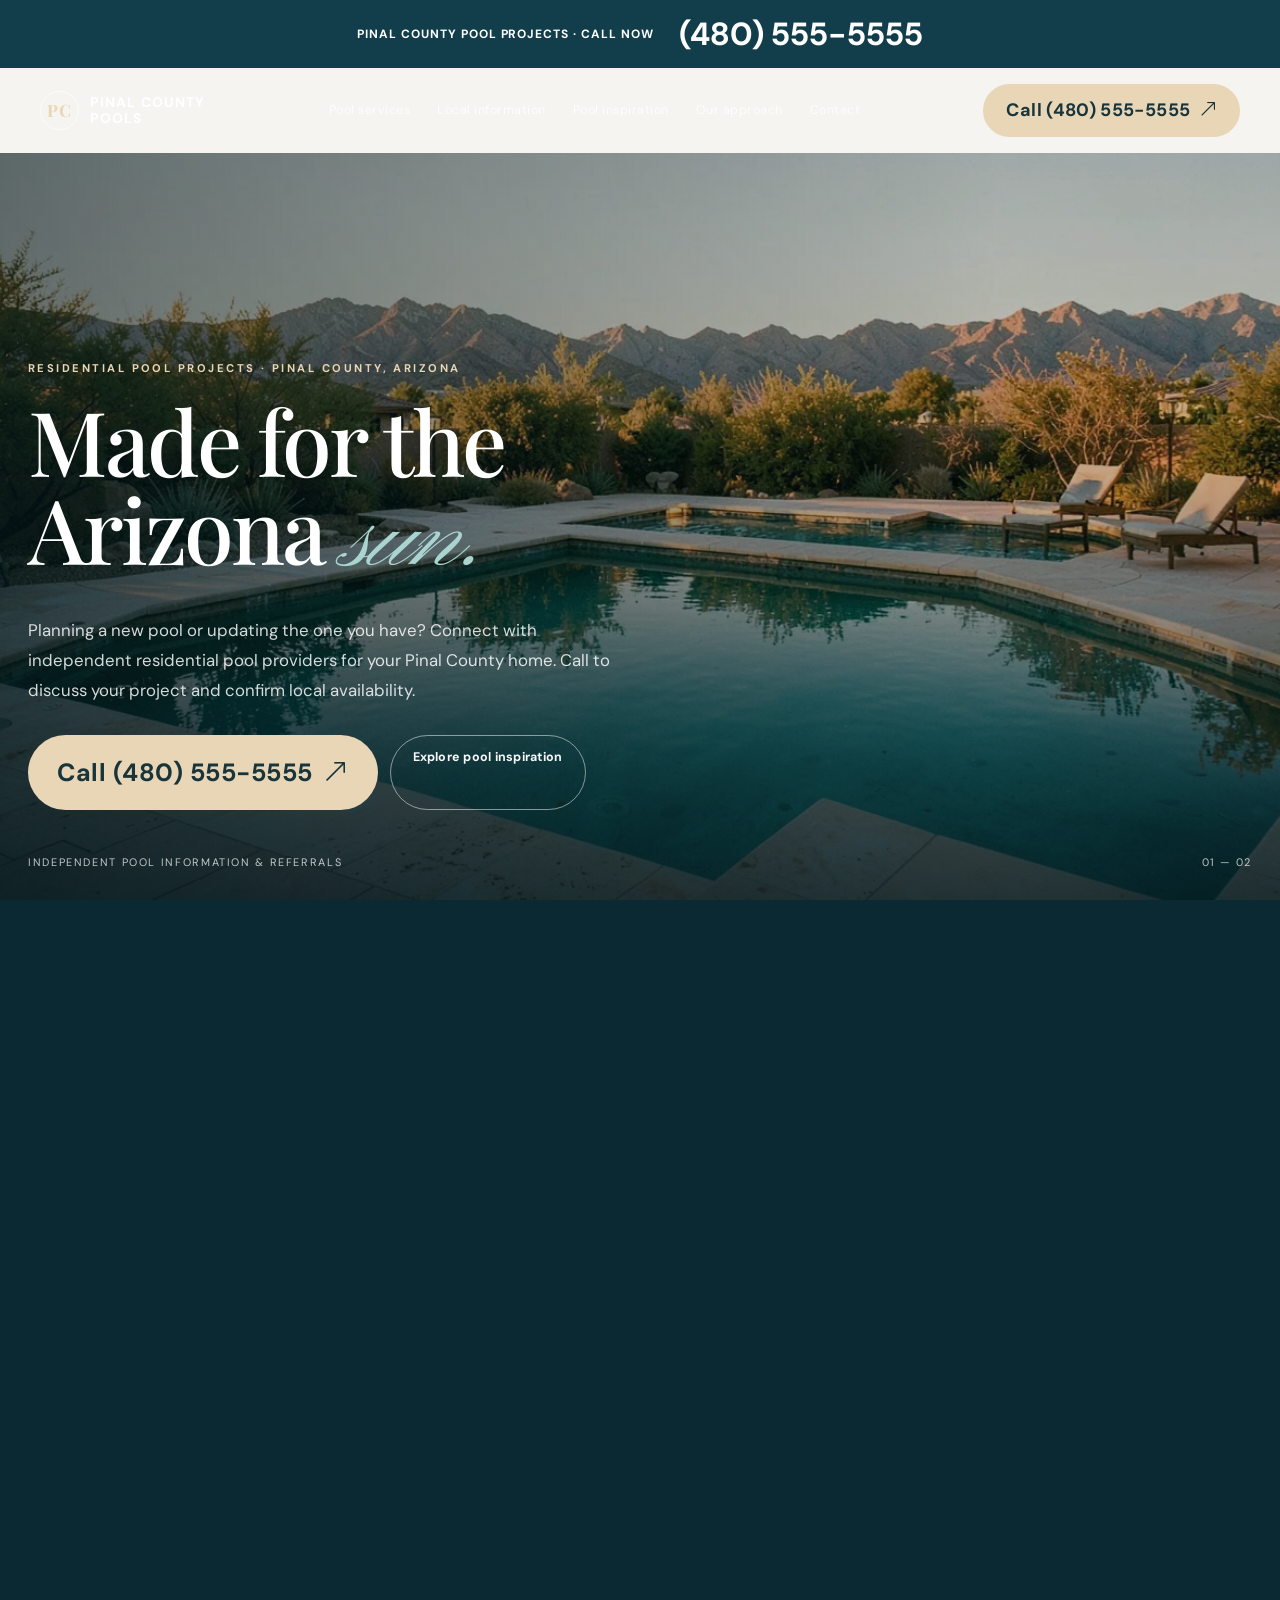
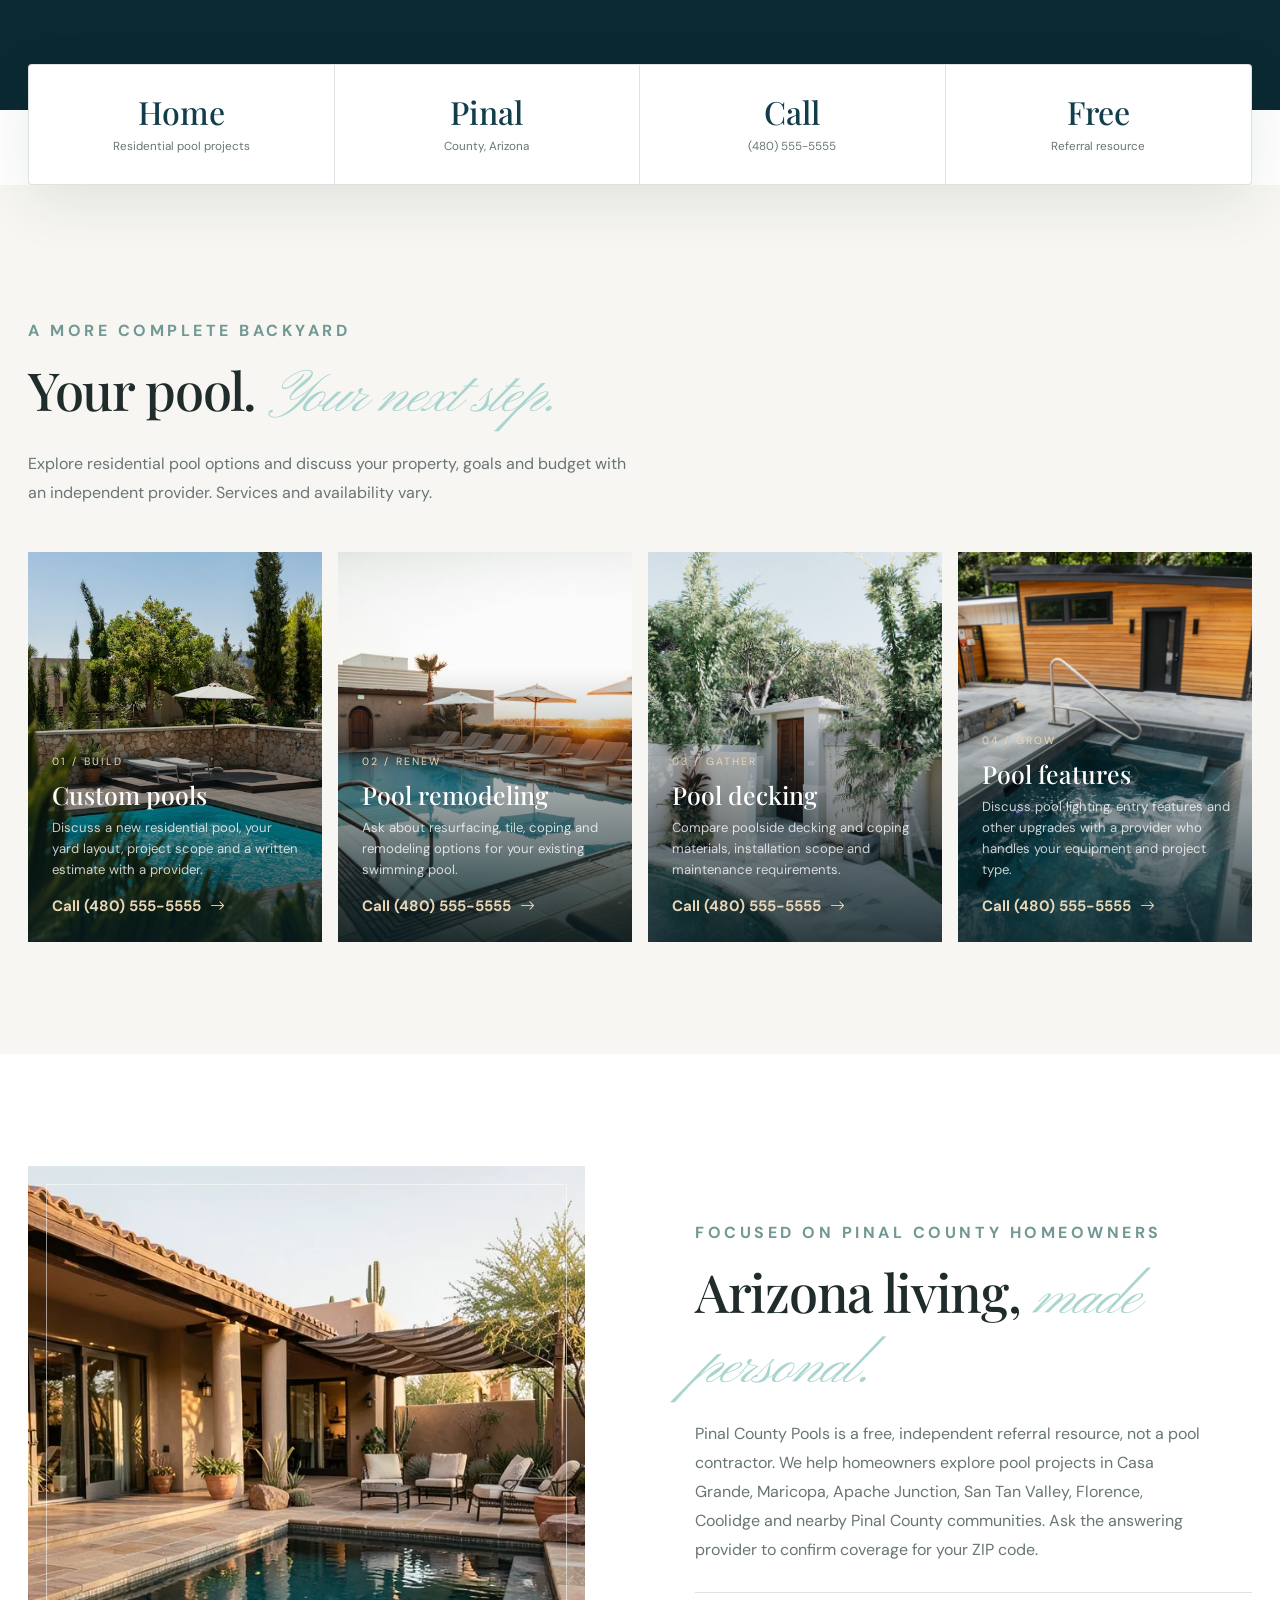
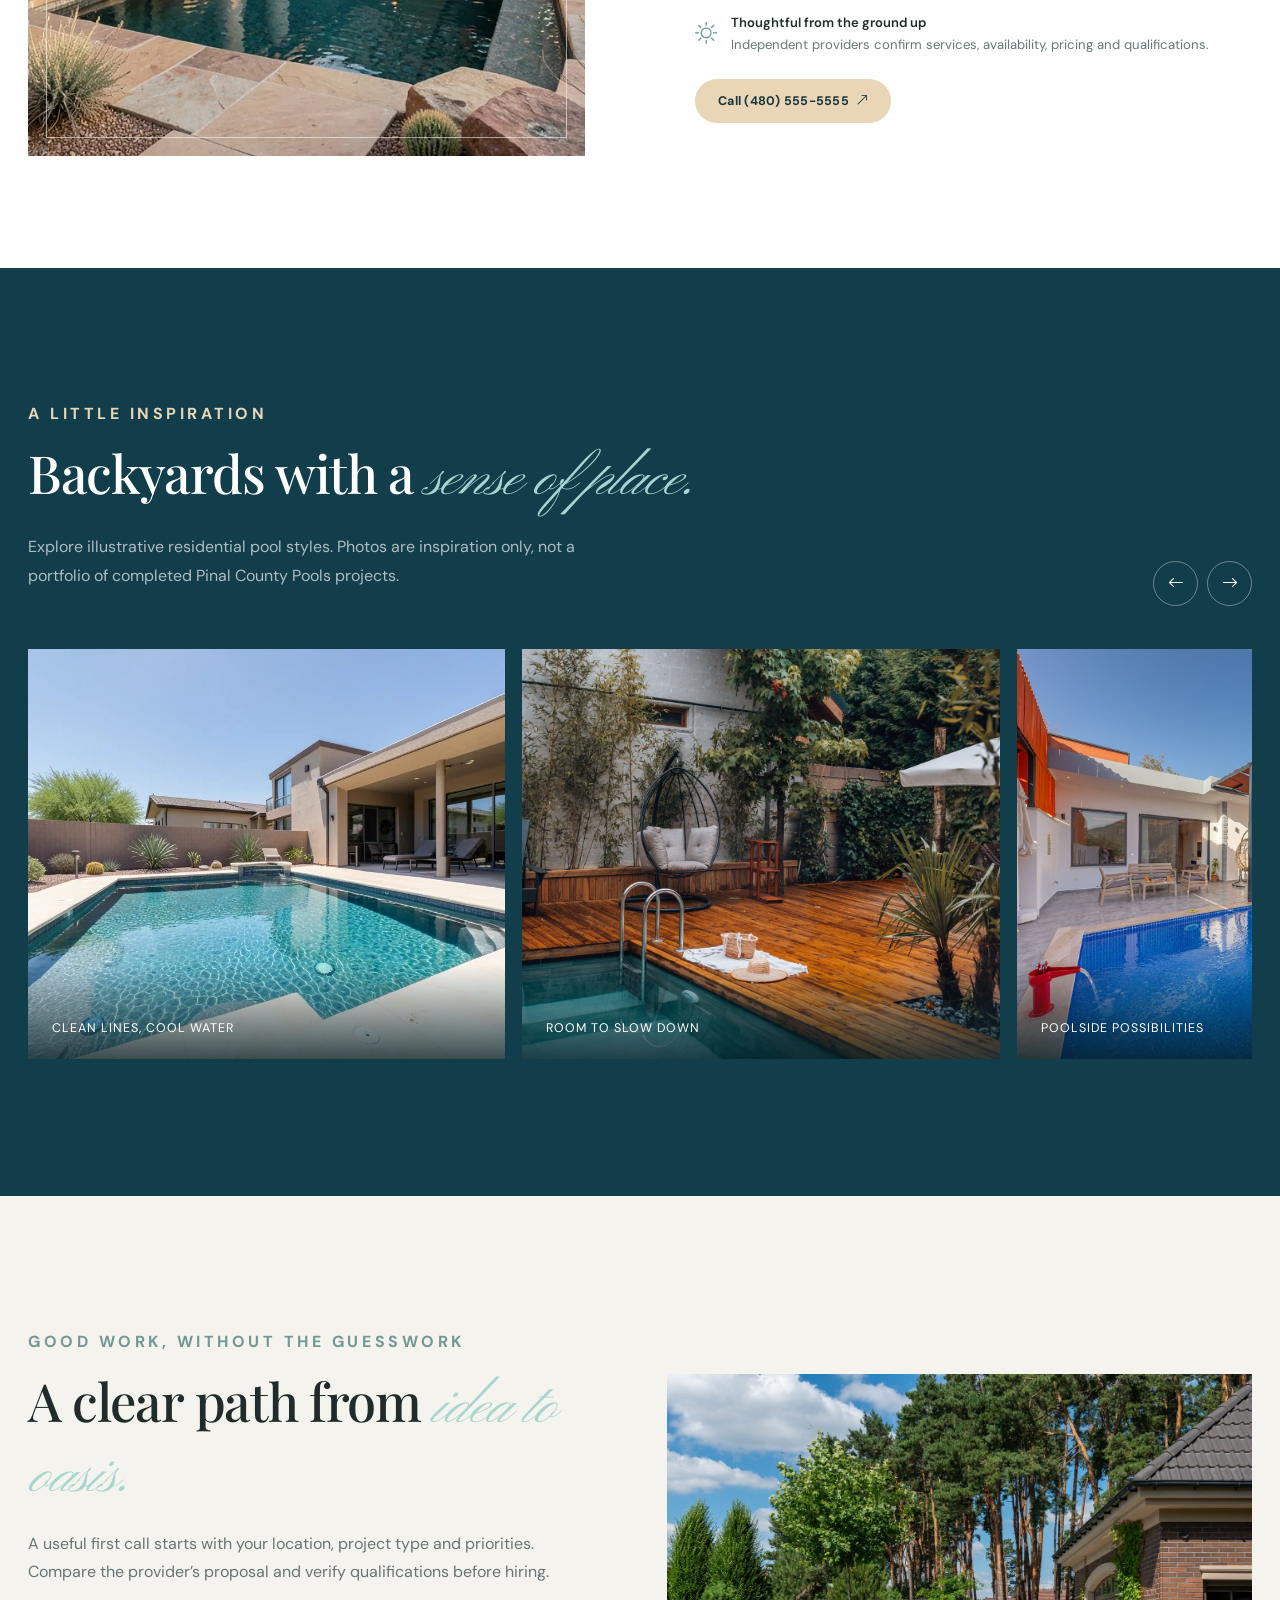
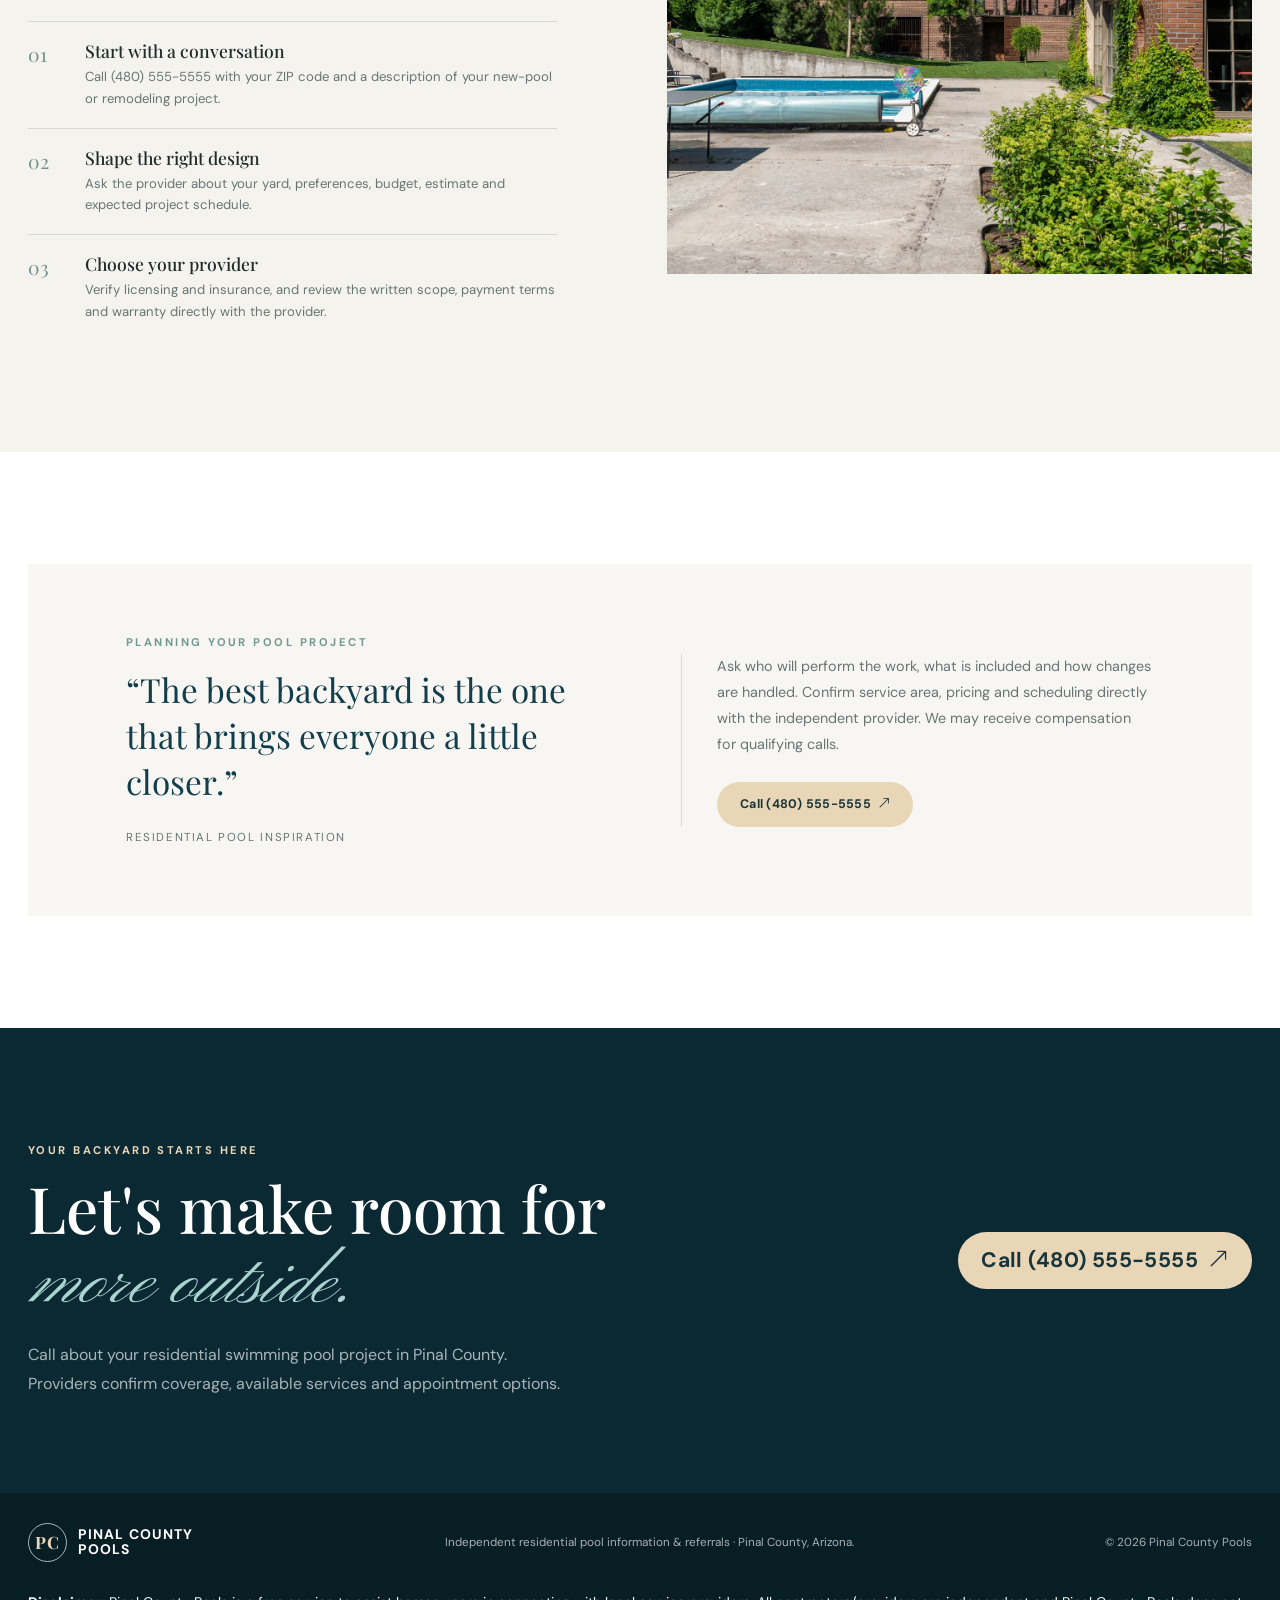
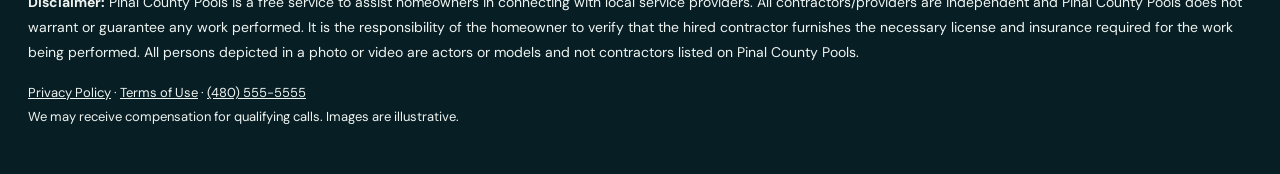
==== index.html @ 81d5931e "Add files via upload" ====
<!doctype html>
<html lang="en">
<head>
  <meta charset="utf-8">
  <meta name="viewport" content="width=device-width, initial-scale=1">
  <meta name="theme-color" content="#123d4b">
  <meta name="description" content="Residential swimming pool information and referrals for Pinal County, Arizona. Call (480) 555-5555 about new pools, remodeling and poolside updates.">
  <title>Pinal County Pools — Made for the Arizona sun</title>
  <link rel="preconnect" href="https://fonts.googleapis.com">
  <link rel="preconnect" href="https://fonts.gstatic.com" crossorigin>
  <link href="https://fonts.googleapis.com/css2?family=DM+Sans:wght@400;500;600;700&family=Playfair+Display:wght@400;500;600;700&family=Pinyon+Script&display=swap" rel="stylesheet">
  <link rel="stylesheet" href="https://cdn.jsdelivr.net/npm/bootstrap@5.3.3/dist/css/bootstrap.min.css">
  <link rel="stylesheet" href="https://cdn.jsdelivr.net/npm/bootstrap-icons@1.11.3/font/bootstrap-icons.min.css">
  
<link rel="stylesheet" href="css/style.css?v=referral-pools1">
</head>
<body>
<a class="top-call-banner" href="tel:+14805555555"><span>PINAL COUNTY POOL PROJECTS · CALL NOW</span><strong>(480) 555-5555</strong></a>
  <header>
    <nav class="navbar navbar-expand-lg fixed-top" aria-label="Main navigation">
      <div class="container-fluid">
        <a class="brand" href="#top" aria-label="Pinal County Pools home">
          <span class="brand-mark" aria-hidden="true">PC</span><span>Pinal County<br>Pools</span>
        </a>
        <button class="navbar-toggler" type="button" data-bs-toggle="collapse" data-bs-target="#siteNav" aria-controls="siteNav" aria-expanded="false" aria-label="Toggle navigation"><i class="bi bi-list"></i></button>
        <div class="collapse navbar-collapse justify-content-center" id="siteNav">
          <ul class="navbar-nav">
            <li class="nav-item"><a class="nav-link" href="#services">Pool services</a></li>
            <li class="nav-item"><a class="nav-link" href="#story">Local information</a></li>
            <li class="nav-item"><a class="nav-link" href="#gallery">Pool inspiration</a></li>
            <li class="nav-item"><a class="nav-link" href="#process">Our approach</a></li>
            <li class="nav-item"><a class="nav-link" href="tel:+14805555555">Contact</a></li>
          </ul>
        </div>
        <a class="btn btn-pill btn-sand nav-cta" href="tel:+14805555555">Call (480) 555-5555 <i class="bi bi-arrow-up-right ms-1"></i></a>
      </div>
    </nav>
  </header>

  <main id="top">
    <section class="hero" aria-label="Pinal County Pools introduction">
      <div class="hero-sticky">
        <img class="hero-image" id="heroImg1" src="assets/img-1.webp" alt="Sunlit swimming pool framed by a modern desert landscape">
        <img class="hero-image second" id="heroImg2" src="assets/img-2.webp" alt="" aria-hidden="true">
        <div class="hero-shade"></div>
        <div class="wrap hero-content">
          <p class="eyebrow">Residential pool projects · Pinal County, Arizona</p>
          <h1>Made for the<br>Arizona <em class="script">sun.</em></h1>
          <p class="hero-copy">Planning a new pool or updating the one you have? Connect with independent residential pool providers for your Pinal County home. Call to discuss your project and confirm local availability.</p>
          <div class="hero-actions">
            <a class="btn btn-pill btn-sand phone-cta" href="tel:+14805555555">Call (480) 555-5555 <i class="bi bi-arrow-up-right ms-1"></i></a>
            <a class="btn btn-pill btn-outline-light" href="#gallery">Explore pool inspiration</a>
          </div>
        </div>
        <div class="wrap hero-bottom">
          <span>Independent pool information &amp; referrals</span>
          
          <span class="hero-index">01 — 02</span>
        </div>
      </div>
    </section>

    <div class="wrap stats-shell"><div class="stats" aria-label="Residential referral information"><div class="stat"><strong>Home</strong><span>Residential pool projects</span></div><div class="stat"><strong>Pinal</strong><span>County, Arizona</span></div><div class="stat"><strong>Call</strong><span>(480) 555-5555</span></div><div class="stat"><strong>Free</strong><span>Referral resource</span></div></div></div>

    <section class="services section-pad" id="services">
      <div class="wrap">
        <div class="section-heading reveal">
          <p class="eyebrow">A more complete backyard</p>
          <h2>Your pool. <em class="script">Your next step.</em></h2>
          <p>Explore residential pool options and discuss your property, goals and budget with an independent provider. Services and availability vary.</p>
        </div>
        <div class="service-grid">
          <a class="service-card reveal" href="tel:+14805555555">
            <img src="assets/img-3.jpg" alt="Clean-lined new swimming pool surrounded by stone paving" loading="lazy">
            <div class="service-info"><span class="number">01 / BUILD</span><h3>Custom pools</h3><p>Discuss a new residential pool, your yard layout, project scope and a written estimate with a provider.</p><span class="service-link">Call (480) 555-5555 <i class="bi bi-arrow-right"></i></span></div>
          </a>
          <a class="service-card reveal" href="tel:+14805555555">
            <img src="assets/img-4.jpg" alt="Inviting backyard pool with refreshed stone decking" loading="lazy">
            <div class="service-info"><span class="number">02 / RENEW</span><h3>Pool remodeling</h3><p>Ask about resurfacing, tile, coping and remodeling options for your existing swimming pool.</p><span class="service-link">Call (480) 555-5555 <i class="bi bi-arrow-right"></i></span></div>
          </a>
          <a class="service-card reveal" href="tel:+14805555555">
            <img src="assets/pool-7565594.jpg" alt="Curved swimming pool with pale paving and planted borders" loading="lazy">
            <div class="service-info"><span class="number">03 / GATHER</span><h3>Pool decking</h3><p>Compare poolside decking and coping materials, installation scope and maintenance requirements.</p><span class="service-link">Call (480) 555-5555 <i class="bi bi-arrow-right"></i></span></div>
          </a>
          <a class="service-card reveal" href="tel:+14805555555">
            <img src="assets/pool-38495442.jpg" alt="Residential pool with timber pool house and stepped entry" loading="lazy">
            <div class="service-info"><span class="number">04 / GROW</span><h3>Pool features</h3><p>Discuss pool lighting, entry features and other upgrades with a provider who handles your equipment and project type.</p><span class="service-link">Call (480) 555-5555 <i class="bi bi-arrow-right"></i></span></div>
          </a>
        </div>
      </div>
    </section>

    <section class="story section-pad" id="story">
      <div class="wrap story-grid">
        <div class="story-photo reveal">
          <img src="assets/img-7.webp" alt="A thoughtfully designed home and outdoor living space" loading="lazy">
        </div>
        <div class="story-copy reveal">
          <div class="section-heading">
            <p class="eyebrow">Focused on Pinal County homeowners</p>
            <h2>Arizona living, <em class="script">made personal.</em></h2>
            <p>Pinal County Pools is a free, independent referral resource, not a pool contractor. We help homeowners explore pool projects in Casa Grande, Maricopa, Apache Junction, San Tan Valley, Florence, Coolidge and nearby Pinal County communities. Ask the answering provider to confirm coverage for your ZIP code.</p>
          </div>
          <div class="story-note"><i class="bi bi-sun"></i><span><strong>Thoughtful from the ground up</strong>Independent providers confirm services, availability, pricing and qualifications.</span></div>
          <a class="btn btn-pill btn-sand mt-4" href="tel:+14805555555">Call (480) 555-5555 <i class="bi bi-arrow-up-right ms-1"></i></a>
        </div>
      </div>
    </section>

    <section class="gallery section-pad" id="gallery">
      <div class="wrap">
        <div class="gallery-head">
          <div class="section-heading reveal">
            <p class="eyebrow">A little inspiration</p>
            <h2>Backyards with a <em class="script">sense of place.</em></h2>
            <p>Explore illustrative residential pool styles. Photos are inspiration only, not a portfolio of completed Pinal County Pools projects.</p>
          </div>
          <div class="slider-controls">
            <button type="button" aria-label="Scroll project gallery left" data-direction="-1"><i class="bi bi-arrow-left"></i></button>
            <button type="button" aria-label="Scroll project gallery right" data-direction="1"><i class="bi bi-arrow-right"></i></button>
          </div>
        </div>
        <div class="gallery-track" id="galleryTrack" aria-label="Project image gallery">
          <figure class="gallery-item reveal"><img src="assets/img-8.webp" alt="Modern swimming pool with pale stone coping" loading="lazy"><figcaption class="gallery-caption">Clean lines, cool water</figcaption></figure>
          <figure class="gallery-item reveal"><img src="assets/pool-17591079.jpg" alt="Backyard swimming pool with a warm wooden deck" loading="lazy"><figcaption class="gallery-caption">Room to slow down</figcaption></figure>
          <figure class="gallery-item reveal"><img src="assets/pool-19084144.jpg" alt="Blue swimming pool beside a contemporary home and terrace" loading="lazy"><figcaption class="gallery-caption">Poolside possibilities</figcaption></figure>
          <figure class="gallery-item reveal"><img src="assets/pool-4493654.jpg" alt="Private swimming pool with contrasting tile and paved surround" loading="lazy"><figcaption class="gallery-caption">Made for gathering</figcaption></figure>
        </div>
      </div>
    </section>

    <section class="approach section-pad" id="process">
      <div class="wrap approach-grid">
        <div class="approach-copy reveal">
          <div class="section-heading">
            <p class="eyebrow">Good work, without the guesswork</p>
            <h2>A clear path from <em class="script">idea to oasis.</em></h2>
            <p>A useful first call starts with your location, project type and priorities. Compare the provider’s proposal and verify qualifications before hiring.</p>
          </div>
          <div class="steps">
            <div class="step"><span class="step-no">01</span><div><h3>Start with a conversation</h3><p>Call (480) 555-5555 with your ZIP code and a description of your new-pool or remodeling project.</p></div></div>
            <div class="step"><span class="step-no">02</span><div><h3>Shape the right design</h3><p>Ask the provider about your yard, preferences, budget, estimate and expected project schedule.</p></div></div>
            <div class="step"><span class="step-no">03</span><div><h3>Choose your provider</h3><p>Verify licensing and insurance, and review the written scope, payment terms and warranty directly with the provider.</p></div></div>
          </div>
        </div>
        <div class="approach-image reveal"><img src="assets/pool-8143669.jpg" alt="Residential swimming pool in a landscaped backyard" loading="lazy"></div>
      </div>
    </section>

    <section class="quote-section section-pad">
      <div class="wrap">
        <div class="quote-panel reveal">
          <div>
            <p class="eyebrow" style="color:#729894">Planning your pool project</p>
            <blockquote>“The best backyard is the one that brings everyone a little closer.”</blockquote>
            <cite>Residential pool inspiration</cite>
          </div>
          <div class="quote-aside">
            
            <p>Ask who will perform the work, what is included and how changes are handled. Confirm service area, pricing and scheduling directly with the independent provider. We may receive compensation for qualifying calls.</p>
            <a class="btn btn-pill btn-sand mt-2" href="tel:+14805555555">Call (480) 555-5555 <i class="bi bi-arrow-up-right ms-1"></i></a>
          </div>
        </div>
      </div>
    </section>

    <section class="contact" id="contact">
      <div class="wrap contact-grid">
        <div class="reveal">
          <p class="eyebrow">Your backyard starts here</p>
          <h2>Let's make room for <em class="script">more outside.</em></h2>
          <p>Call about your residential swimming pool project in Pinal County. Providers confirm coverage, available services and appointment options.</p>
        </div>
        <div class="reveal"><a class="btn btn-pill btn-sand phone-cta" href="tel:+14805555555">Call (480) 555-5555 <i class="bi bi-arrow-up-right ms-1"></i></a></div>
      </div>
    </section>
  </main>
<a class="mobile-call-banner" href="tel:+14805555555">Call now · (480) 555-5555</a>

  <footer>
    <div class="wrap footer-inner">
      <a class="brand" href="#top"><span class="brand-mark">PC</span><span>Pinal County<br>Pools</span></a>
      <span>Independent residential pool information &amp; referrals · Pinal County, Arizona.</span>
      <span>© <span id="year"></span> Pinal County Pools</span>
    </div>
    <div class="wrap"><p class="provider-disclaimer"><strong>Disclaimer:</strong> Pinal County Pools is a free service to assist homeowners in connecting with local service providers. All contractors/providers are independent and Pinal County Pools does not warrant or guarantee any work performed. It is the responsibility of the homeowner to verify that the hired contractor furnishes the necessary license and insurance required for the work being performed. All persons depicted in a photo or video are actors or models and not contractors listed on Pinal County Pools.</p><p class="footer-legal"><a href="privacy.html">Privacy Policy</a> · <a href="terms.html">Terms of Use</a> · <a href="tel:+14805555555">(480) 555-5555</a><br>We may receive compensation for qualifying calls. Images are illustrative.</p></div>
  </footer>

  <script src="https://cdn.jsdelivr.net/npm/bootstrap@5.3.3/dist/js/bootstrap.bundle.min.js"></script>
  <script>
    (() => {
      const reduced = window.matchMedia('(prefers-reduced-motion: reduce)').matches;
      const nav = document.querySelector('.navbar');
      const hero = document.querySelector('.hero');
      const first = document.getElementById('heroImg1');
      const second = document.getElementById('heroImg2');
      let ticking = false;
      function updateScroll(){
        const y = window.scrollY;
        nav.classList.toggle('scrolled', y > 30);
        if(hero && !reduced){
          const rect = hero.getBoundingClientRect();
          const progress = Math.min(1,Math.max(0,-rect.top/(hero.offsetHeight-window.innerHeight)));
          first.style.transform = `scale(${1.04 + progress*.11})`;
          second.style.opacity = Math.max(0,Math.min(1,(progress-.27)*2.2));
          second.style.transform = `scale(${1.09 + progress*.05})`;
        }
        ticking = false;
      }
      window.addEventListener('scroll', () => {
        if(!ticking){requestAnimationFrame(updateScroll);ticking=true;}
      }, {passive:true});
      updateScroll();

      document.documentElement.classList.add('reveal-ready');
      const revealObserver = new IntersectionObserver(entries => {
        entries.forEach(entry => {
          if(entry.isIntersecting){
            entry.target.classList.add('visible');
            revealObserver.unobserve(entry.target);
          }
        });
      }, {threshold:.12});
      document.querySelectorAll('.reveal').forEach(el => revealObserver.observe(el));

      const countObserver = new IntersectionObserver(entries => {
        entries.forEach(entry => {
          if(entry.isIntersecting){
            const el = entry.target, target = Number(el.dataset.target);
            if(reduced){el.textContent = target;return;}
            const start = performance.now(), duration = 1400;
            function count(now){
              const p = Math.min(1,(now-start)/duration);
              el.textContent = Math.floor(target*(1-Math.pow(1-p,3)));
              if(p<1) requestAnimationFrame(count);
            }
            requestAnimationFrame(count);
            countObserver.unobserve(el);
          }
        });
      }, {threshold:.6});
      document.querySelectorAll('.count').forEach(el => countObserver.observe(el));

      const track = document.getElementById('galleryTrack');
      document.querySelectorAll('.slider-controls button').forEach(btn => {
        btn.addEventListener('click', () => track.scrollBy({left: Number(btn.dataset.direction)*track.clientWidth*.72,behavior:reduced?'auto':'smooth'}));
      });
      document.getElementById('year').textContent = new Date().getFullYear();
    })();
  </script>
</body>
</html>
---- css/style.css ----
:root{--deep:#123d4b;--deep2:#0b2933;--aqua:#a9d4cf;--sand:#e9d6b7;--ink:#202b2b;--muted:#687574;--paper:#f7f6f2;--line:rgba(22,53,57,.14)}
    *{box-sizing:border-box}
    html{scroll-behavior:smooth}
    body{margin:0;color:var(--ink);font-family:"DM Sans",sans-serif;background:#fff;-webkit-font-smoothing:antialiased}
    h1,h2,h3,.display{font-family:"Playfair Display",serif}
    .script{font-family:"Pinyon Script",cursive;font-weight:400;text-transform:none;color:var(--aqua);font-size:1.12em}
    .wrap{width:min(1320px,calc(100% - 56px));margin-inline:auto}
    .eyebrow{font-size:.7rem;letter-spacing:.22em;text-transform:uppercase;font-weight:700}
    .section-pad{padding:112px 0}
    .navbar{padding:16px 0;transition:background .35s,padding .35s,box-shadow .35s}
    .navbar.scrolled{background:rgba(13,42,51,.88);backdrop-filter:blur(16px);padding:10px 0;box-shadow:0 8px 30px #071a2030}
    .navbar .container-fluid{width:min(1440px,calc(100% - 56px))}
    .brand{display:flex;align-items:center;gap:11px;color:#fff;text-decoration:none;font-size:.87rem;line-height:1.1;font-weight:700;letter-spacing:.08em;text-transform:uppercase}
    .brand-mark{width:39px;height:39px;border:1px solid #ffffffa6;border-radius:50%;display:grid;place-items:center;font-family:"Playfair Display",serif;font-size:17px;color:var(--sand)}
    .navbar-nav{gap:27px}
    .navbar-nav .nav-link{color:#ffffffd9;font-size:.78rem;letter-spacing:.04em;padding:8px 0!important;position:relative}
    .navbar-nav .nav-link:after{content:"";position:absolute;bottom:2px;left:0;width:100%;height:1px;background:var(--sand);transform:scaleX(0);transform-origin:right;transition:transform .3s}
    .navbar-nav .nav-link:hover:after{transform:scaleX(1);transform-origin:left}
    .btn-pill{border-radius:99px;padding:12px 22px;font-size:.78rem;font-weight:700;letter-spacing:.02em;border:1px solid transparent;transition:.25s}
    .btn-sand{background:var(--sand);color:#18353b}
    .btn-sand:hover{background:#f2e5d1;color:#18353b;transform:translateY(-2px)}
    .btn-outline-light{border-color:#ffffff80}
    .btn-outline-light:hover{background:#ffffff24;border-color:#fff}
    .navbar-toggler{border:1px solid #ffffff70;color:white;padding:7px 10px}
    .navbar-toggler:focus{box-shadow:0 0 0 3px #ffffff35}
    .hero{height:190vh;position:relative;background:var(--deep2)}
    .hero-sticky{height:100vh;min-height:650px;position:sticky;top:0;overflow:hidden}
    .hero-image{position:absolute;inset:-2%;width:104%;height:104%;object-fit:cover;transform:scale(1.04);will-change:transform}
    .hero-image.second{opacity:0;transition:opacity 1.3s}
    .hero-shade{position:absolute;inset:0;background:linear-gradient(0deg,rgba(5,24,29,.8) 0%,rgba(5,24,29,.23) 47%,rgba(5,24,29,.28) 100%),linear-gradient(90deg,rgba(4,25,31,.48),transparent 78%)}
    .hero-content{position:absolute;z-index:2;left:0;right:0;bottom:10%;color:white}
    .hero-content .eyebrow{color:var(--sand);margin-bottom:19px}
    .hero h1{font-size:clamp(3rem,7vw,6.8rem);line-height:.99;letter-spacing:-.035em;max-width:850px;margin:0}
    .hero-copy{max-width:590px;color:#ffffffd4;font-size:1.05rem;line-height:1.8;margin:23px 0 29px}
    .hero-actions{display:flex;gap:12px;flex-wrap:wrap}
    .hero-bottom{position:absolute;bottom:30px;left:0;right:0;display:flex;justify-content:space-between;align-items:center;color:#ffffffbd;font-size:.68rem;letter-spacing:.15em;text-transform:uppercase}
    .scroll-note{display:flex;align-items:center;gap:10px}
    .scroll-note i{font-size:1rem}
    .hero-index{font-variant-numeric:tabular-nums}
    .stats-shell{position:relative;z-index:3;margin-top:-46px}
    .stats{display:grid;grid-template-columns:repeat(4,1fr);background:white;border-radius:4px;box-shadow:0 18px 55px #102d3518;border:1px solid var(--line)}
    .stat{padding:29px 20px;text-align:center;border-right:1px solid var(--line)}
    .stat:last-child{border:0}
    .stat strong{display:block;color:var(--deep);font-family:"Playfair Display",serif;font-size:2rem;font-weight:500;line-height:1.15}
    .stat span{display:block;font-size:.73rem;color:var(--muted);margin-top:7px}
    .section-heading{max-width:720px}
    .section-heading .eyebrow{color:#729894;margin-bottom:15px}
    .section-heading h2{font-size:clamp(2.35rem,4.1vw,4rem);line-height:1.1;letter-spacing:-.025em;margin:0}
    .section-heading p{color:var(--muted);line-height:1.8;font-size:1rem;margin-top:20px;max-width:600px}
    .services{background:var(--paper)}
    .service-grid{display:grid;grid-template-columns:repeat(4,1fr);gap:16px;margin-top:45px}
    .service-card{height:390px;min-width:0;position:relative;overflow:hidden;color:#fff;text-decoration:none;background:#264c53}
    .service-card img{width:100%;height:100%;object-fit:cover;transition:transform .8s cubic-bezier(.2,.65,.3,1)}
    .service-card:hover img{transform:scale(1.07)}
    .service-card:after{content:"";position:absolute;inset:0;background:linear-gradient(0deg,rgba(5,26,31,.84),transparent 70%);transition:background .3s}
    .service-card:hover:after{background:linear-gradient(0deg,rgba(5,35,42,.9),rgba(5,26,31,.04) 85%)}
    .service-info{position:absolute;z-index:1;left:24px;right:22px;bottom:24px}
    .service-info .number{font-size:.66rem;letter-spacing:.2em;color:var(--sand)}
    .service-info h3{font-size:1.55rem;margin:8px 0}
    .service-info p{font-size:.82rem;line-height:1.6;color:#ffffffc7;margin:0;max-width:260px}
    .service-link{display:inline-flex;align-items:center;gap:9px;color:var(--sand);font-size:.75rem;font-weight:700;margin-top:15px}
    .service-card:hover .service-link i{transform:translateX(5px)}
    .service-link i{transition:transform .25s}
    .story{overflow:hidden}
    .story-grid{display:grid;grid-template-columns:1fr 1fr;align-items:center;gap:9%}
    .story-photo{height:590px;position:relative;overflow:hidden}
    .story-photo img{width:100%;height:100%;object-fit:cover}
    .story-photo:after{content:"";position:absolute;inset:18px;border:1px solid #ffffff8a;pointer-events:none}
    .story-copy .section-heading p{max-width:510px}
    .story-note{border-top:1px solid var(--line);margin-top:28px;padding-top:20px;display:flex;gap:14px;align-items:center;font-size:.82rem;color:var(--muted)}
    .story-note i{font-size:1.4rem;color:#6c9994}
    .story-note strong{display:block;color:var(--ink);font-weight:600;margin-bottom:2px}
    .gallery{background:var(--deep);color:white}
    .gallery .section-heading{max-width:680px}
    .gallery .section-heading .eyebrow{color:var(--sand)}
    .gallery .section-heading p{color:#ffffffa8}
    .gallery-head{display:flex;align-items:end;justify-content:space-between;gap:20px}
    .slider-controls{display:flex;gap:9px}
    .slider-controls button{width:45px;height:45px;border:1px solid #ffffff60;border-radius:50%;color:white;background:transparent;transition:.2s}
    .slider-controls button:hover{background:#ffffff20;border-color:white}
    .gallery-track{display:flex;gap:17px;overflow-x:auto;scroll-snap-type:x mandatory;scrollbar-width:none;margin-top:43px;padding-bottom:9px}
    .gallery-track::-webkit-scrollbar{display:none}
    .gallery-item{position:relative;flex:0 0 39%;height:410px;overflow:hidden;scroll-snap-align:start;background:#20454d}
    .gallery-item img{height:100%;width:100%;object-fit:cover;transition:transform .7s}
    .gallery-item:hover img{transform:scale(1.05)}
    .gallery-caption{position:absolute;bottom:0;left:0;right:0;padding:55px 24px 22px;background:linear-gradient(transparent,#071e25c9);font-size:.78rem;letter-spacing:.08em;text-transform:uppercase}
    .approach{background:#f4f3ee}
    .approach-grid{display:grid;grid-template-columns:.95fr 1.05fr;gap:9%;align-items:center}
    .approach-image{height:500px;overflow:hidden}
    .approach-image img{height:100%;width:100%;object-fit:cover}
    .steps{margin-top:34px}
    .step{display:grid;grid-template-columns:42px 1fr;gap:15px;padding:18px 0;border-top:1px solid var(--line)}
    .step-no{font-family:"Playfair Display",serif;color:#71928f;font-size:1.2rem}
    .step h3{font-size:1.1rem;margin:0 0 5px}
    .step p{font-size:.82rem;color:var(--muted);margin:0;line-height:1.65}
    .quote-section{background:#fff}
    .quote-panel{background:#f7f6f2;padding:70px 8%;display:grid;grid-template-columns:1fr 1fr;gap:8%;align-items:center}
    .quote-panel blockquote{font-family:"Playfair Display",serif;font-size:clamp(1.55rem,2.6vw,2.35rem);line-height:1.38;margin:0;color:var(--deep)}
    .quote-panel cite{display:block;font-family:"DM Sans",sans-serif;font-size:.72rem;font-style:normal;text-transform:uppercase;letter-spacing:.14em;color:var(--muted);margin-top:24px}
    .quote-aside{border-left:1px solid var(--line);padding-left:35px}
    .quote-aside p{font-size:.9rem;line-height:1.8;color:var(--muted)}
    .quote-aside .stars{color:#bb9764;letter-spacing:.1em;margin-bottom:12px}
    .contact{background:var(--deep2);color:#fff;padding:94px 0}
    .contact-grid{display:flex;align-items:center;justify-content:space-between;gap:40px}
    .contact .eyebrow{color:var(--sand);margin-bottom:14px}
    .contact h2{font-size:clamp(2.5rem,5vw,4.6rem);line-height:1.06;margin:0;max-width:680px}
    .contact p{color:#ffffffa6;max-width:540px;line-height:1.8;margin:18px 0 0}
    footer{background:#081e25;color:#ffffffa6;padding:30px 0;font-size:.73rem}
    .footer-inner{display:flex;justify-content:space-between;align-items:center;gap:20px}
    footer a{color:#fff;text-decoration:none}
    .reveal-ready .reveal{opacity:0;transform:translateY(24px);transition:opacity .8s,transform .8s}
    .reveal-ready .reveal.visible{opacity:1;transform:none}
    @media(max-width:991px){
      .navbar-nav{gap:12px}.navbar-nav .nav-link{font-size:.72rem}
      .service-grid{grid-template-columns:repeat(2,1fr)}
      .story-grid,.approach-grid{gap:6%}
      .gallery-item{flex-basis:57%}
    }
    @media(max-width:767px){
      .wrap{width:calc(100% - 40px)}
      .section-pad{padding:78px 0}
      .navbar .container-fluid{width:calc(100% - 36px)}
      .navbar-collapse{background:rgba(13,42,51,.97);padding:12px 18px 19px;margin-top:12px;border-radius:6px}
      .navbar-nav{gap:0}
      .navbar-nav .nav-link{padding:10px 0!important}
      .navbar .nav-cta{display:none}
      .hero{height:160vh}
      .hero-sticky{min-height:600px}
      .hero-content{bottom:13%}
      .hero h1{font-size:clamp(3.1rem,13vw,5.2rem)}
      .hero-copy{font-size:.93rem;line-height:1.7}
      .hero-bottom{bottom:20px}
      .stats-shell{margin-top:-20px}
      .stats{grid-template-columns:repeat(2,1fr)}
      .stat{padding:22px 10px;border-bottom:1px solid var(--line)}
      .stat:nth-child(2){border-right:0}
      .stat:nth-child(n+3){border-bottom:0}
      .stat strong{font-size:1.65rem}
      .service-grid{gap:10px}
      .service-card{height:310px}
      .service-info{left:16px;right:14px;bottom:16px}
      .service-info h3{font-size:1.25rem}
      .service-info p{font-size:.74rem}
      .story-grid,.approach-grid{grid-template-columns:1fr;gap:35px}
      .story-photo{height:390px}
      .story-copy{order:-1}
      .approach-image{height:360px}
      .gallery-head{align-items:start}
      .gallery-item{flex-basis:84%;height:340px}
      .quote-panel{grid-template-columns:1fr;padding:42px 25px;gap:28px}
      .quote-aside{border-left:0;border-top:1px solid var(--line);padding:22px 0 0}
      .contact-grid{display:block}
      .contact-grid .btn{margin-top:26px}
      .footer-inner{flex-direction:column;text-align:center}
    }
    @media(max-width:420px){.service-card{height:280px}.service-info p{display:none}.hero-actions .btn{width:100%}}
    @media(prefers-reduced-motion:reduce){*,*::before,*::after{scroll-behavior:auto!important;transition-duration:.01ms!important;animation-duration:.01ms!important}.hero-image{transform:none!important}}
html{scroll-padding-top:175px}.top-call-banner{position:fixed;inset:0 0 auto;z-index:1050;background:#123d4b;color:#fff;display:flex;align-items:center;justify-content:center;gap:25px;height:68px;padding:8px 14px;text-decoration:none}.top-call-banner span{font-size:12px;font-weight:700;letter-spacing:.08em}.top-call-banner strong{font-size:32px;white-space:nowrap}.navbar,.navbar.scrolled{top:68px;background:#f5f4f0;color:#123d4b}.nav-cta{font-size:18px;white-space:nowrap}.hero-content{padding-top:180px}.hero-actions .phone-cta{font-size:25px;padding:18px 28px;font-weight:700}.phone-cta{font-size:21px;font-weight:700}.provider-disclaimer{color:#eef4f0;font-size:14px;line-height:1.8;margin-top:28px}.footer-legal{color:#eef4f0;font-size:13px;line-height:1.8}.footer-legal a{color:inherit;text-decoration:underline}.mobile-call-banner{display:none}.service-link{font-size:15px;font-weight:700}
@media(max-width:991.98px){body{padding-bottom:65px}.mobile-call-banner{position:fixed;inset:auto 0 0;z-index:1050;display:block;background:#123d4b;color:white;text-align:center;padding:18px 12px;font-size:21px;font-weight:700;text-decoration:none}.navbar-collapse{background:#f5f4f0}.nav-cta{font-size:16px}}
@media(max-width:575.98px){.top-call-banner{height:76px;flex-direction:column;gap:2px}.top-call-banner span{font-size:10px}.top-call-banner strong{font-size:29px}.navbar,.navbar.scrolled{top:76px}.nav-cta{display:none}.hero-actions .phone-cta{font-size:23px;padding:16px 22px}.hero-content{padding-top:180px}}
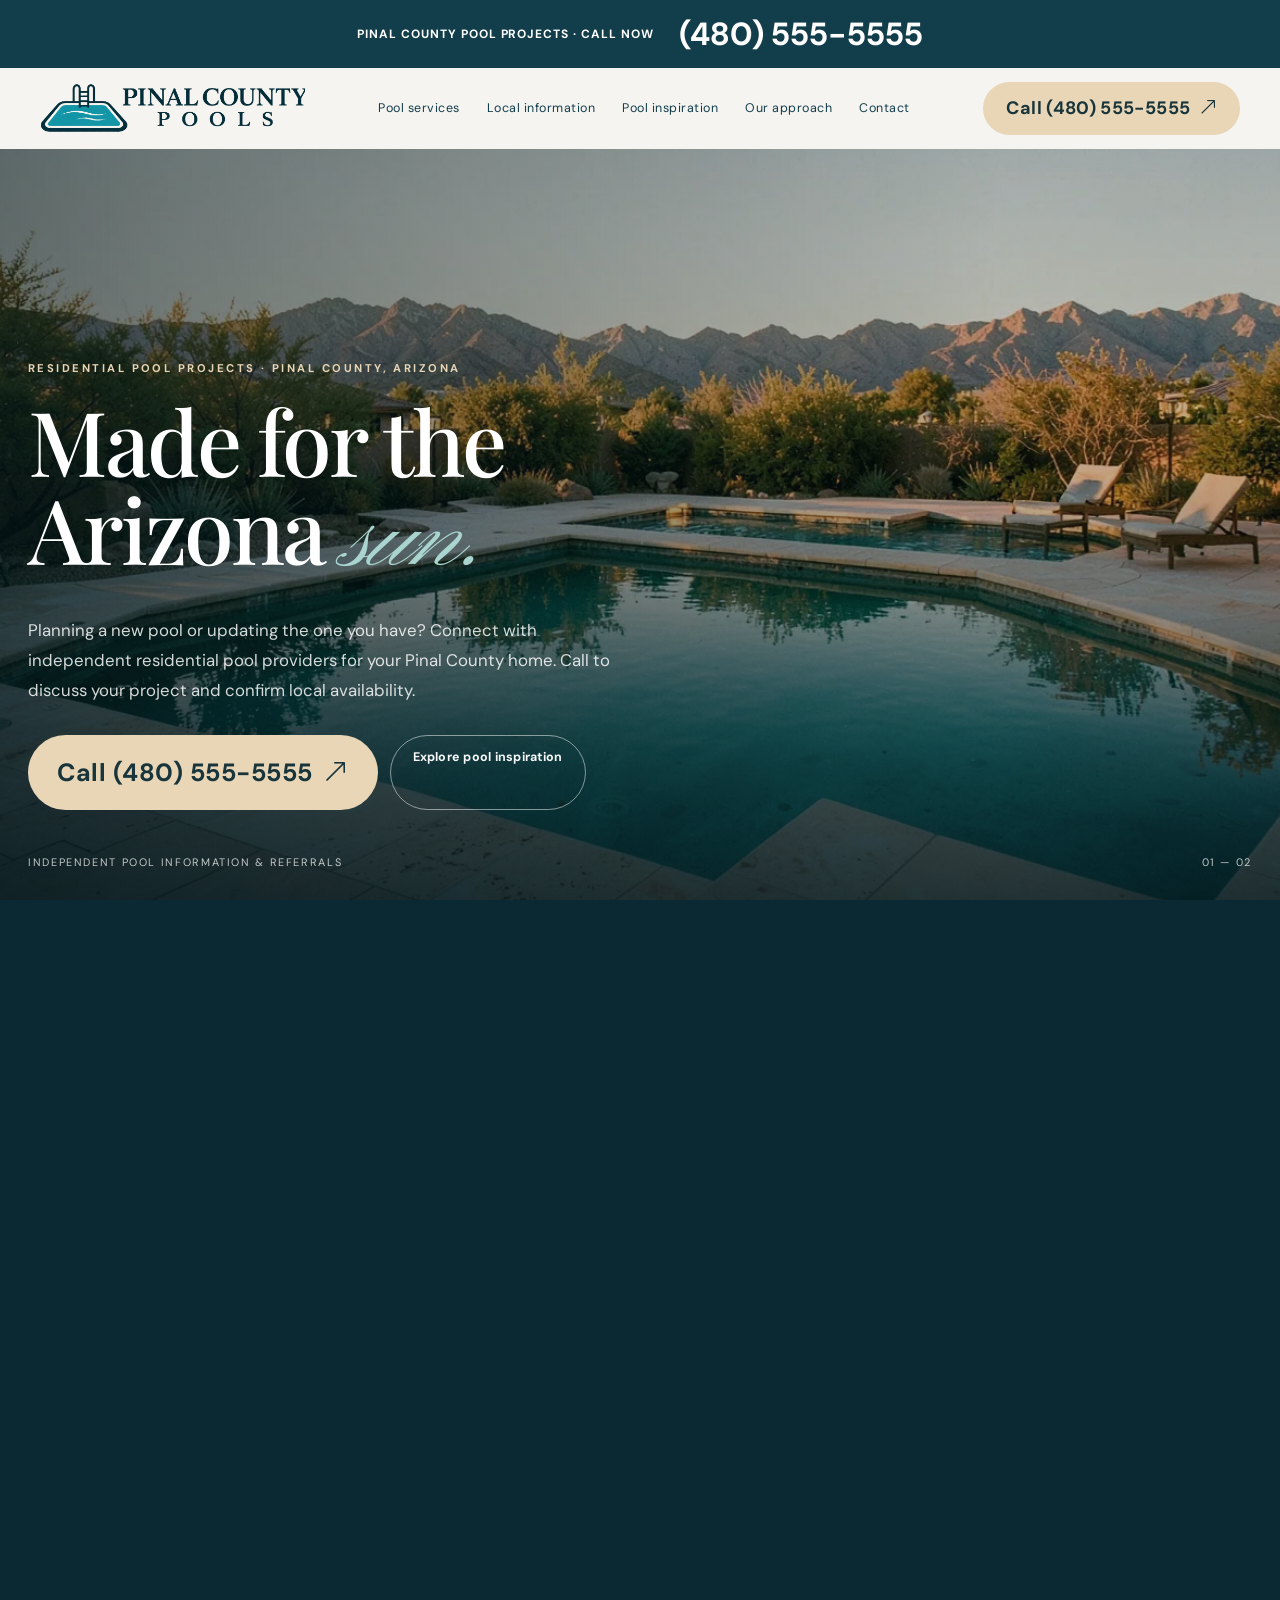
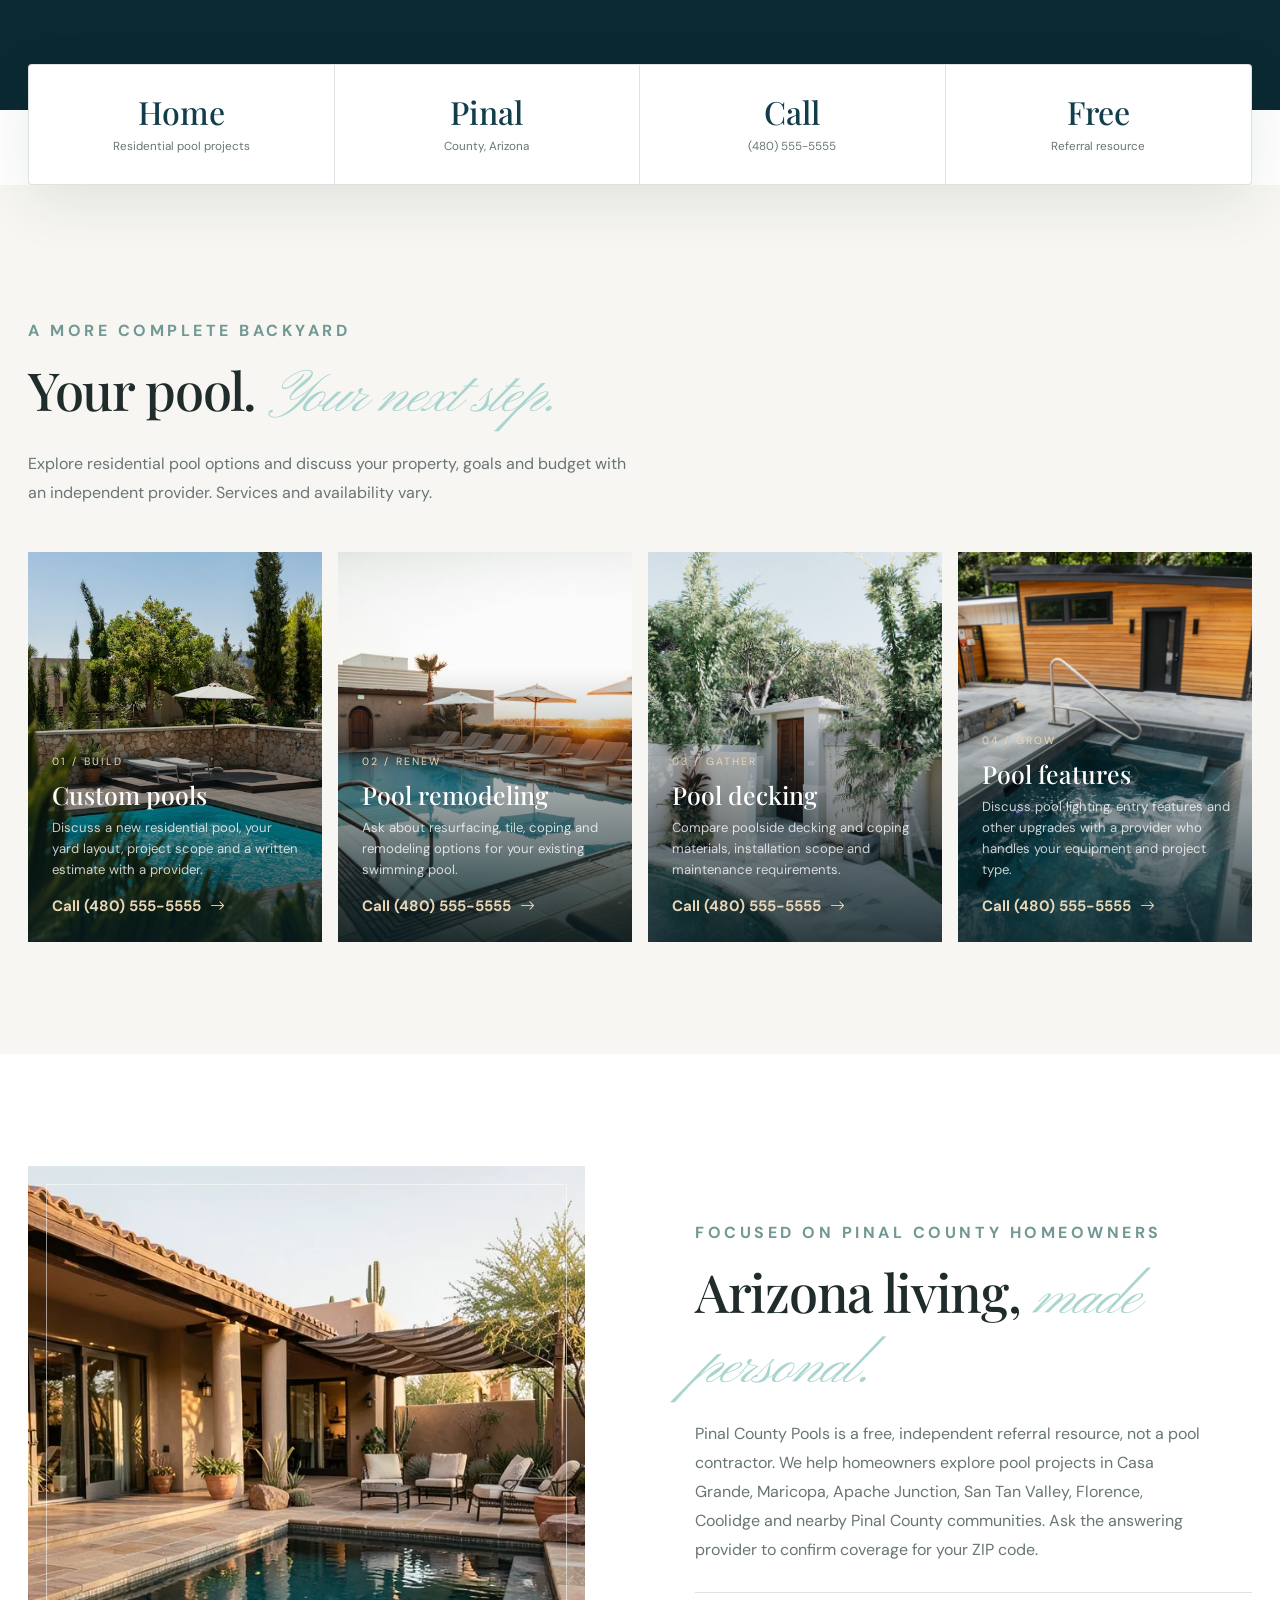
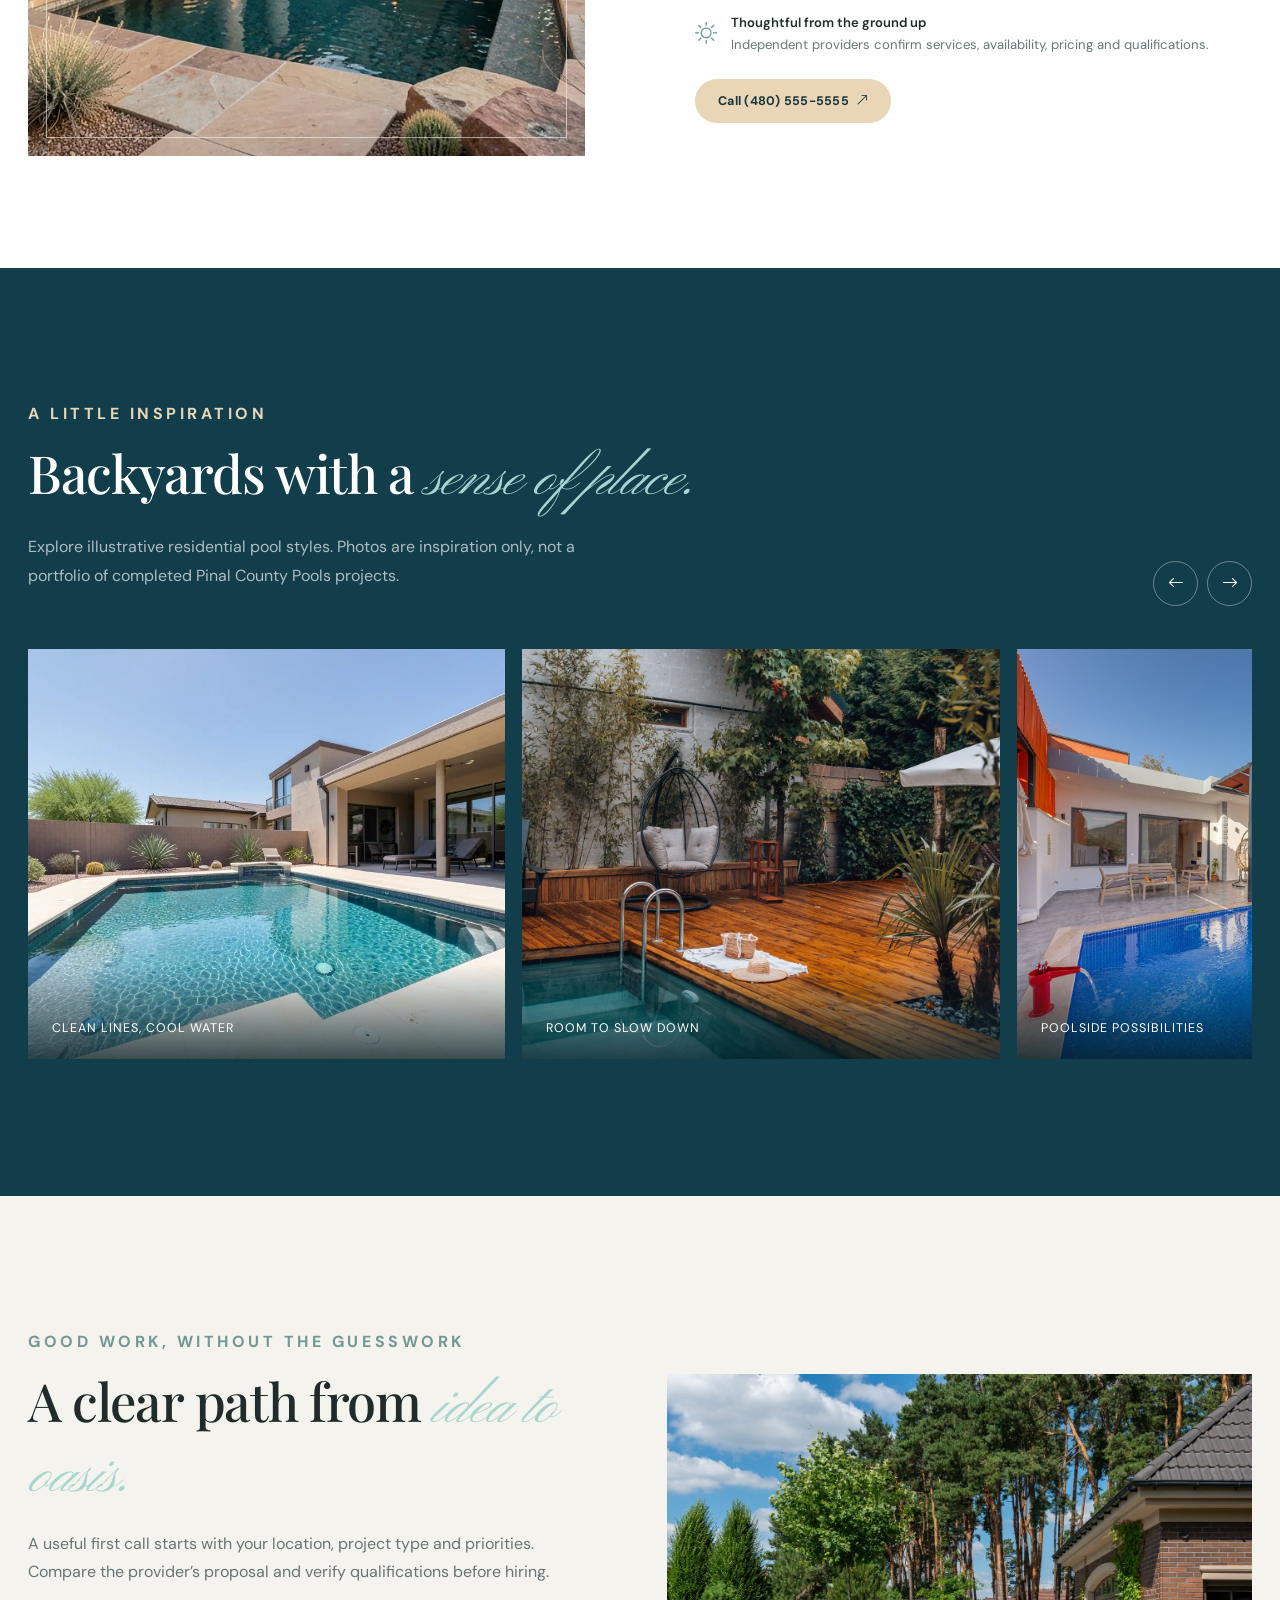
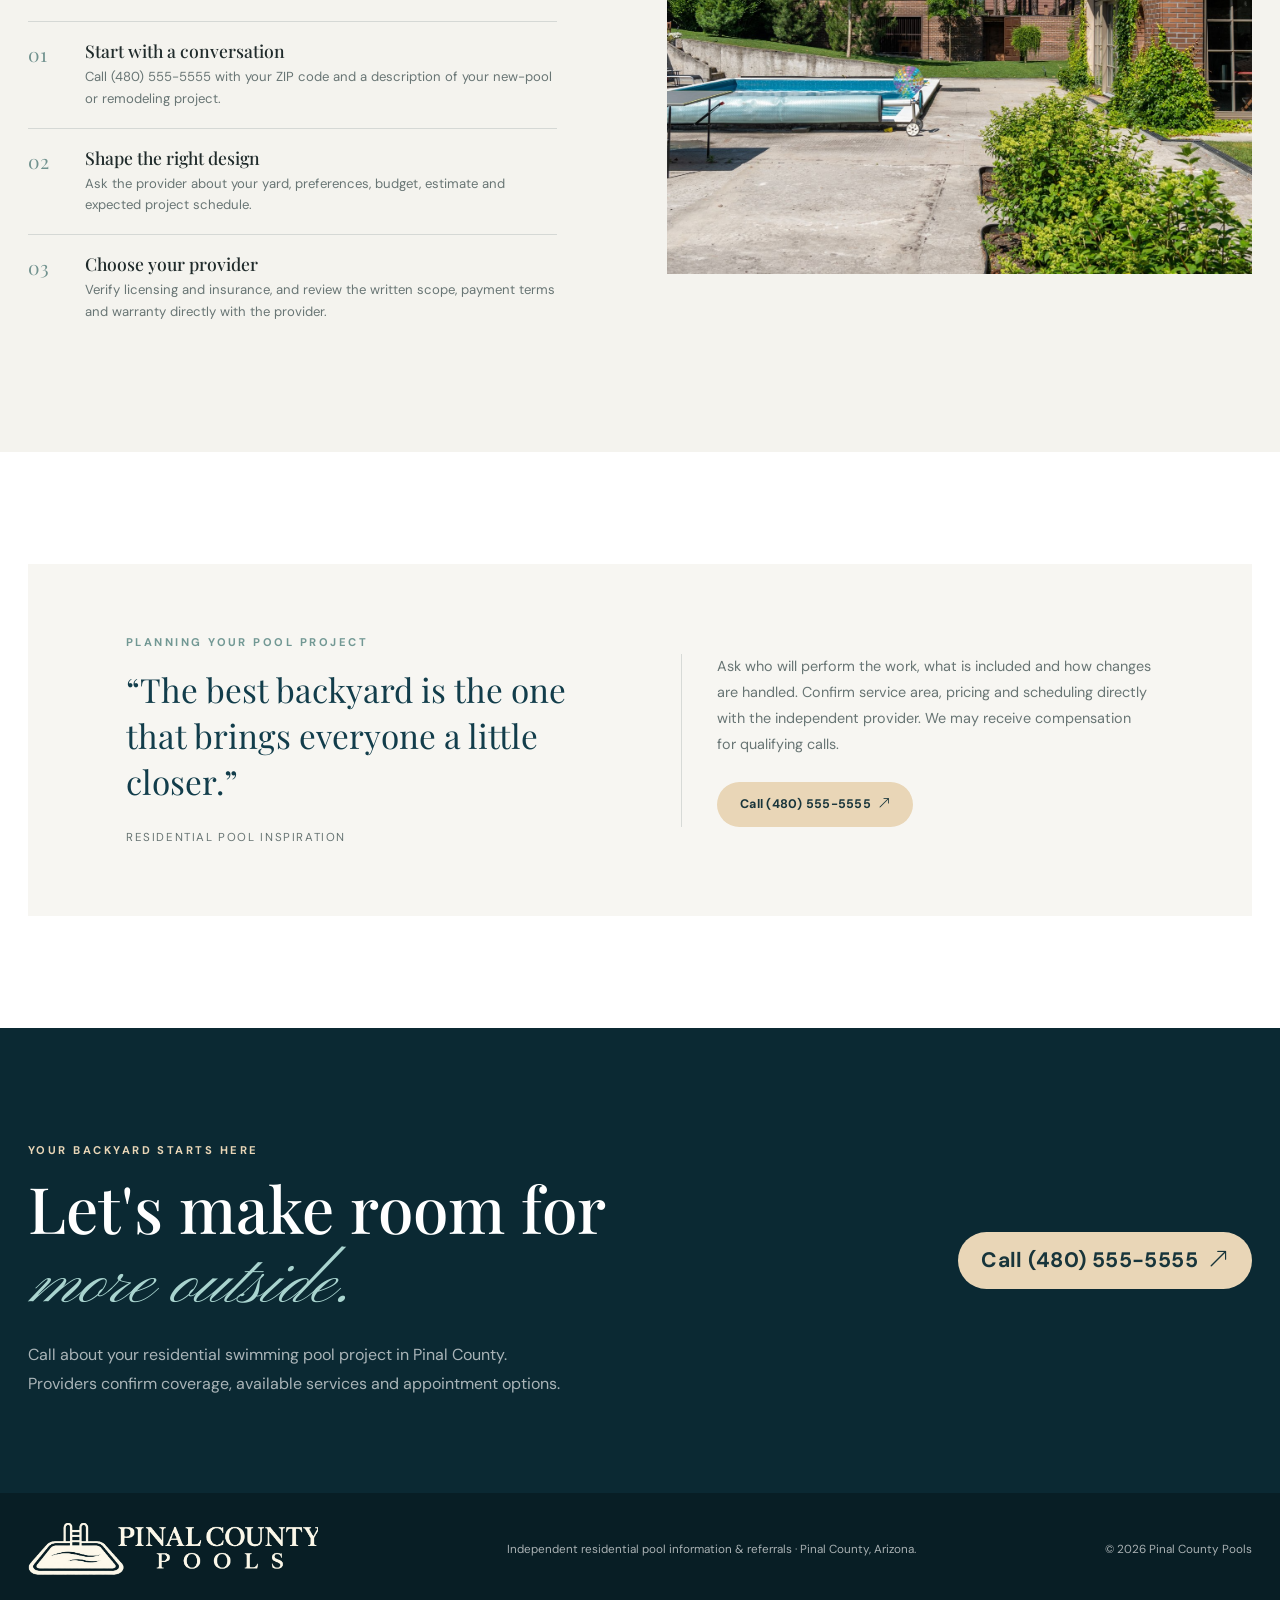
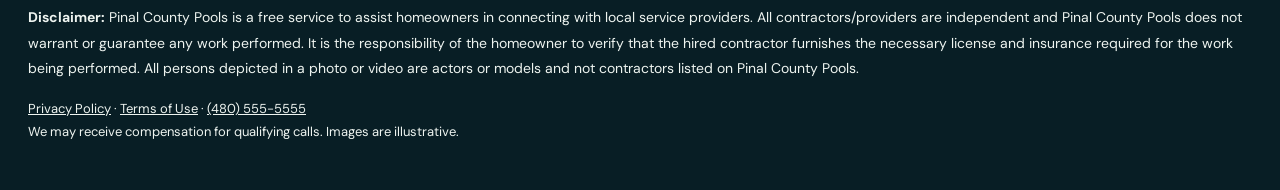
==== commit bc80f3e9: "Add files via upload" ====
--- a/index.html
+++ b/index.html
@@ -12,7 +12,7 @@
   <link rel="stylesheet" href="https://cdn.jsdelivr.net/npm/bootstrap@5.3.3/dist/css/bootstrap.min.css">
   <link rel="stylesheet" href="https://cdn.jsdelivr.net/npm/bootstrap-icons@1.11.3/font/bootstrap-icons.min.css">
   
-<link rel="stylesheet" href="css/style.css?v=referral-pools1">
+<link rel="stylesheet" href="css/style.css?v=pool-logo2">
 </head>
 <body>
 <a class="top-call-banner" href="tel:+14805555555"><span>PINAL COUNTY POOL PROJECTS · CALL NOW</span><strong>(480) 555-5555</strong></a>
@@ -20,7 +20,7 @@
     <nav class="navbar navbar-expand-lg fixed-top" aria-label="Main navigation">
       <div class="container-fluid">
         <a class="brand" href="#top" aria-label="Pinal County Pools home">
-          <span class="brand-mark" aria-hidden="true">PC</span><span>Pinal County<br>Pools</span>
+          <span class="logo-frame"><img class="site-logo" src="assets/pinal-county-pools-logo.png" alt="Pinal County Pools" width="2160" height="720"></span>
         </a>
         <button class="navbar-toggler" type="button" data-bs-toggle="collapse" data-bs-target="#siteNav" aria-controls="siteNav" aria-expanded="false" aria-label="Toggle navigation"><i class="bi bi-list"></i></button>
         <div class="collapse navbar-collapse justify-content-center" id="siteNav">
@@ -179,7 +179,7 @@
 
   <footer>
     <div class="wrap footer-inner">
-      <a class="brand" href="#top"><span class="brand-mark">PC</span><span>Pinal County<br>Pools</span></a>
+      <a class="brand" href="#top"><span class="logo-frame"><img class="site-logo" src="assets/pinal-county-pools-logo.png" alt="Pinal County Pools" width="2160" height="720"></span></a>
       <span>Independent residential pool information &amp; referrals · Pinal County, Arizona.</span>
       <span>© <span id="year"></span> Pinal County Pools</span>
     </div>
--- a/css/style.css
+++ b/css/style.css
@@ -158,3 +158,8 @@
 html{scroll-padding-top:175px}.top-call-banner{position:fixed;inset:0 0 auto;z-index:1050;background:#123d4b;color:#fff;display:flex;align-items:center;justify-content:center;gap:25px;height:68px;padding:8px 14px;text-decoration:none}.top-call-banner span{font-size:12px;font-weight:700;letter-spacing:.08em}.top-call-banner strong{font-size:32px;white-space:nowrap}.navbar,.navbar.scrolled{top:68px;background:#f5f4f0;color:#123d4b}.nav-cta{font-size:18px;white-space:nowrap}.hero-content{padding-top:180px}.hero-actions .phone-cta{font-size:25px;padding:18px 28px;font-weight:700}.phone-cta{font-size:21px;font-weight:700}.provider-disclaimer{color:#eef4f0;font-size:14px;line-height:1.8;margin-top:28px}.footer-legal{color:#eef4f0;font-size:13px;line-height:1.8}.footer-legal a{color:inherit;text-decoration:underline}.mobile-call-banner{display:none}.service-link{font-size:15px;font-weight:700}
 @media(max-width:991.98px){body{padding-bottom:65px}.mobile-call-banner{position:fixed;inset:auto 0 0;z-index:1050;display:block;background:#123d4b;color:white;text-align:center;padding:18px 12px;font-size:21px;font-weight:700;text-decoration:none}.navbar-collapse{background:#f5f4f0}.nav-cta{font-size:16px}}
 @media(max-width:575.98px){.top-call-banner{height:76px;flex-direction:column;gap:2px}.top-call-banner span{font-size:10px}.top-call-banner strong{font-size:29px}.navbar,.navbar.scrolled{top:76px}.nav-cta{display:none}.hero-actions .phone-cta{font-size:23px;padding:16px 22px}.hero-content{padding-top:180px}}
+
+/* Approved pool-and-ladder logo; transparent background and cream footer treatment. */
+.logo-frame{position:relative;display:block;width:265px;aspect-ratio:5.3;overflow:hidden;flex-shrink:0}.logo-frame .site-logo{position:absolute;display:block;width:106%;max-width:none;height:auto;left:-3%;top:-50%}.brand{flex-shrink:0}.navbar,.navbar.scrolled{padding:14px 0}.navbar .nav-link{color:#123d4b}.navbar-toggler{color:#123d4b;border-color:#123d4b55}.navbar-collapse{background:#f5f4f0}footer .logo-frame{width:290px}footer .site-logo{filter:brightness(0) invert(96%) sepia(12%) saturate(190%)}
+@media(max-width:1199.98px) and (min-width:992px){.logo-frame{width:225px}.navbar-nav{gap:16px}.nav-cta{font-size:16px}}
+@media(max-width:575.98px){.logo-frame{width:230px}.navbar,.navbar.scrolled{padding:13px 0}footer .logo-frame{width:280px}}
